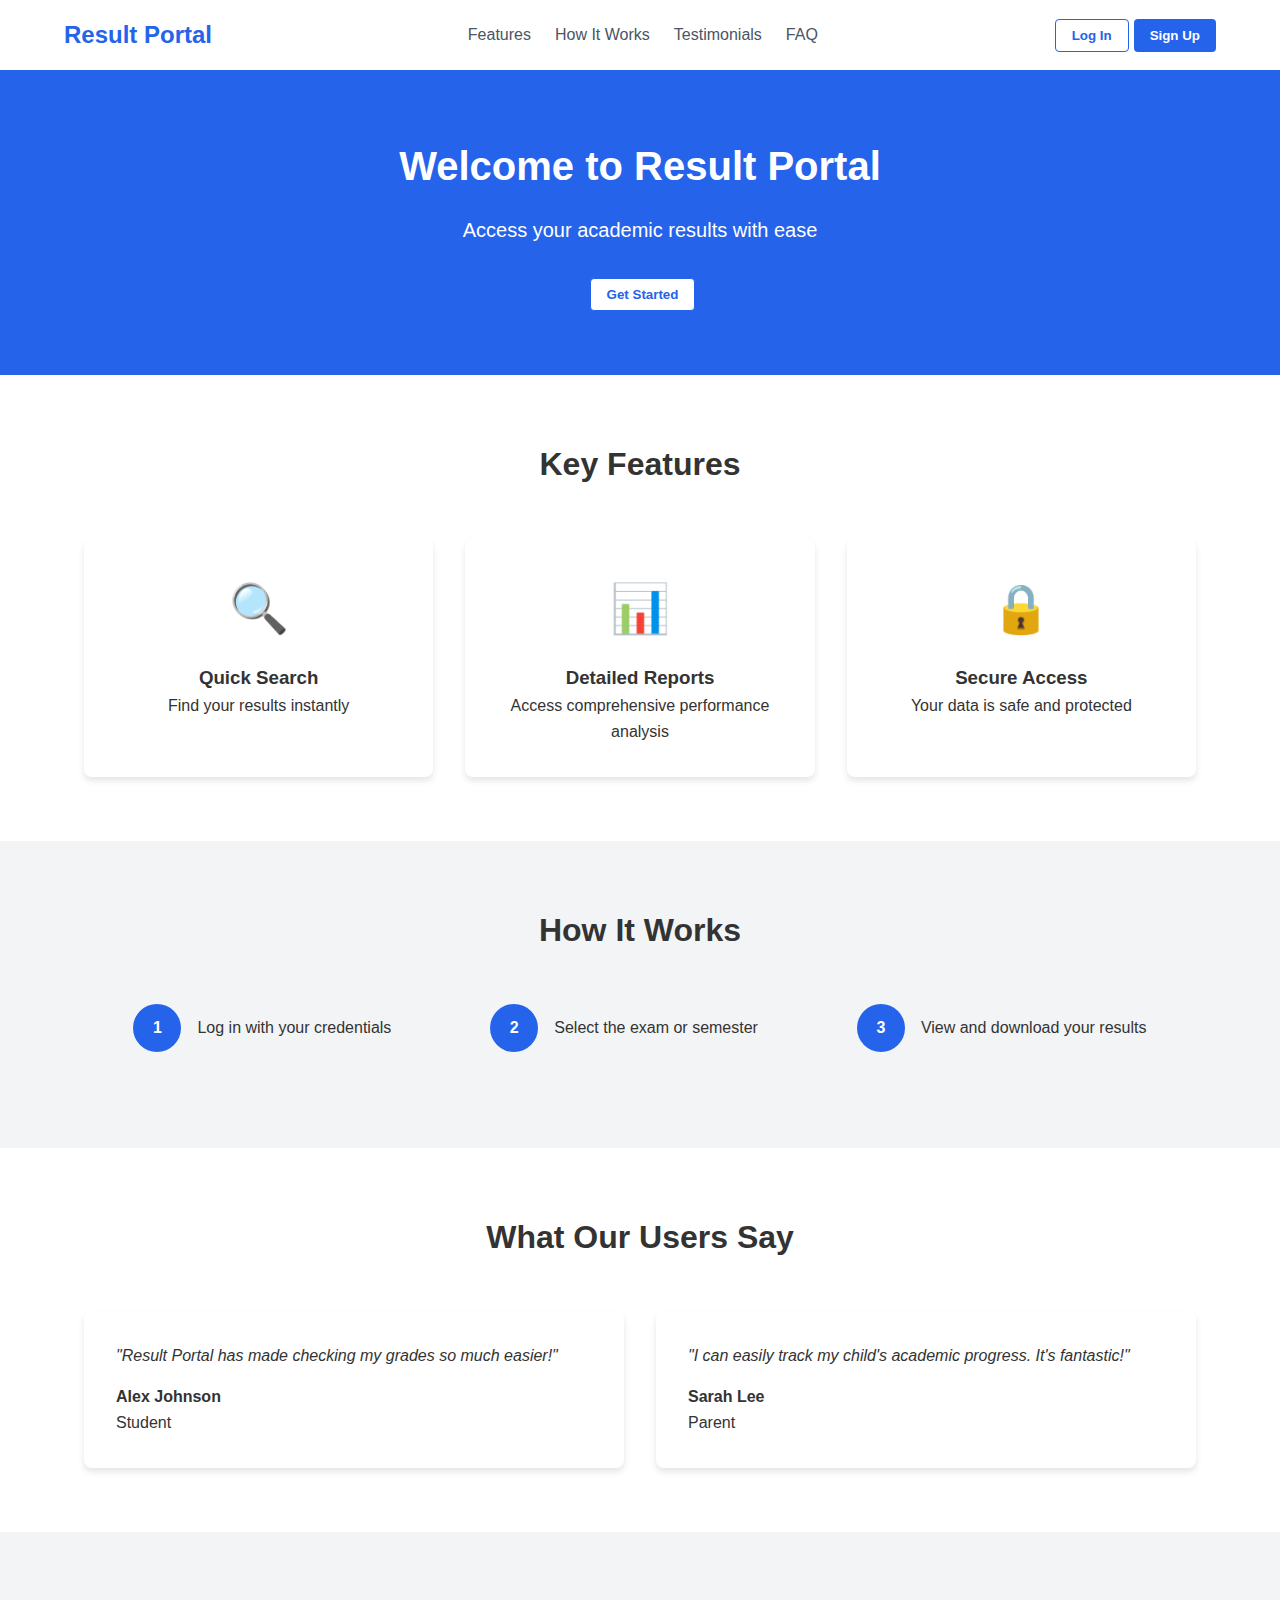
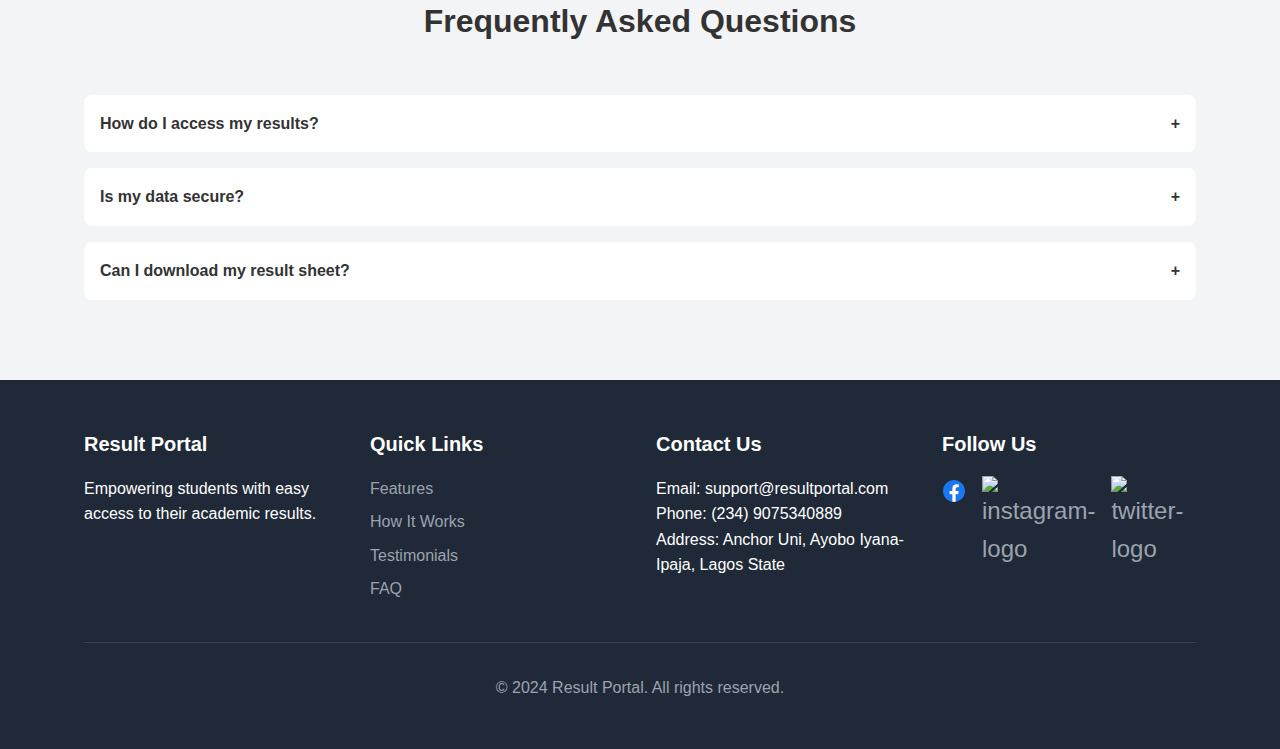
==== index.html @ c3c97888 "first commit" ====
<!DOCTYPE html>
<html lang="en">
<head>
    <meta charset="UTF-8">
    <meta name="viewport" content="width=device-width, initial-scale=1.0">
    <title>Result Portal</title>
    <link rel="stylesheet" href="styles.css">
</head>
<body>
    <nav>
        <div class="container nav-container">
            <a href="#" class="logo">Result Portal</a>
            <ul class="nav-links">
                <li><a href="#features">Features</a></li>
                <li><a href="#how-it-works">How It Works</a></li>
                <li><a href="#testimonials">Testimonials</a></li>
                <li><a href="#faq">FAQ</a></li>
            </ul>
            <div class="nav-buttons">
                <button class="btn btn-outline">Log In</button>
                <button class="btn btn-primary">Sign Up</button>
            </div>
            <div class="menu-icon">☰</div>
        </div>
    </nav>

    <header class="hero">
        <div class="container">
            <h1>Welcome to Result Portal</h1>
            <p>Access your academic results with ease</p>
            <button class="btn btn-outline">Get Started</button>
        </div>
    </header>

    <main>
        <section id="features" class="features">
            <div class="container">
                <h2 class="section-title">Key Features</h2>
                <div class="features-grid">
                    <div class="feature-card">
                        <div class="feature-icon">🔍</div>
                        <h3>Quick Search</h3>
                        <p>Find your results instantly</p>
                    </div>
                    <div class="feature-card">
                        <div class="feature-icon">📊</div>
                        <h3>Detailed Reports</h3>
                        <p>Access comprehensive performance analysis</p>
                    </div>
                    <div class="feature-card">
                        <div class="feature-icon">🔒</div>
                        <h3>Secure Access</h3>
                        <p>Your data is safe and protected</p>
                    </div>
                </div>
            </div>
        </section>

        <section id="how-it-works" class="how-it-works">
            <div class="container">
                <h2 class="section-title">How It Works</h2>
                <div class="steps">
                    <div class="step">
                        <div class="step-number">1</div>
                        <p>Log in with your credentials</p>
                    </div>
                    <div class="step">
                        <div class="step-number">2</div>
                        <p>Select the exam or semester</p>
                    </div>
                    <div class="step">
                        <div class="step-number">3</div>
                        <p>View and download your results</p>
                    </div>
                </div>
            </div>
        </section>

        <section id="testimonials" class="testimonials">
            <div class="container">
                <h2 class="section-title">What Our Users Say</h2>
                <div class="testimonial-grid">
                    <div class="testimonial-card">
                        <p class="testimonial-text">"Result Portal has made checking my grades so much easier!"</p>
                        <p><strong>Alex Johnson</strong></p>
                        <p>Student</p>
                    </div>
                    <div class="testimonial-card">
                        <p class="testimonial-text">"I can easily track my child's academic progress. It's fantastic!"</p>
                        <p><strong>Sarah Lee</strong></p>
                        <p>Parent</p>
                    </div>
                </div>
            </div>
        </section>

        <section id="faq" class="faq">
            <div class="container">
                <h2 class="section-title">Frequently Asked Questions</h2>
                <div class="faq-list">
                    <div class="faq-item">
                        <div class="faq-question">
                            How do I access my results?
                            <span class="faq-toggle">+</span>
                        </div>
                        <div class="faq-answer">
                            Log in with your student ID and password, then navigate to the 'Results' section.
                        </div>
                    </div>
                    <div class="faq-item">
                        <div class="faq-question">
                            Is my data secure?
                            <span class="faq-toggle">+</span>
                        </div>
                        <div class="faq-answer">
                            Yes, we use industry-standard encryption to protect all user data.
                        </div>
                    </div>
                    <div class="faq-item">
                        <div class="faq-question">
                            Can I download my result sheet?
                            <span class="faq-toggle">+</span>
                        </div>
                        <div class="faq-answer">
                            You can download your results in PDF format for offline access.
                        </div>
                    </div>
                </div>
            </div>
        </section>
    </main>

    <footer>
        <div class="container">
            <div class="footer-grid">
                <div class="footer-section">
                    <h3>Result Portal</h3>
                    <p>Empowering students with easy access to their academic results.</p>
                </div>
                <div class="footer-section">
                    <h3>Quick Links</h3>
                    <div class="footer-links">
                        <a href="#features">Features</a>
                        <a href="#how-it-works">How It Works</a>
                        <a href="#testimonials">Testimonials</a>
                        <a href="#faq">FAQ</a>
                    </div>
                </div>
                <div class="footer-section">
                    <h3>Contact Us</h3>
                    <p>Email: support@resultportal.com</p>
                    <p>Phone: (234) 9075340889</p>
                    <p>Address: Anchor Uni, Ayobo Iyana-Ipaja, Lagos State</p>
                </div>
                <div class="footer-section">
                    <h3>Follow Us</h3>
                    <div class="social-icons">
                        <a href="#" class="social-icon"><img src="images/facebook.svg" alt="facebook-logo"></a>
                        <a href="#" class="social-icon"><img src="images/instagram.svg" alt="instagram-logo"></a>
                        <a href="#" class="social-icon"><img src="images/twitter(1).svg" alt="twitter-logo"></a>
                    </div>
                </div>
            </div>
            <div class="footer-bottom">
                <p>&copy; 2024 Result Portal. All rights reserved.</p>
            </div>
        </div>
    </footer>

    <script>
        // Simple JavaScript for FAQ toggle
        document.querySelectorAll('.faq-question').forEach(question => {
            question.addEventListener('click', () => {
                const answer = question.nextElementSibling;
                const toggle = question.querySelector('.faq-toggle');
                answer.style.display = answer.style.display === 'block' ? 'none' : 'block';
                toggle.textContent = toggle.textContent === '+' ? '-' : '+';
            });
        });
    </script>
</body>
</html>
---- styles.css ----
/* Reset and base styles */
        * {
            margin: 0;
            padding: 0;
            box-sizing: border-box;
        }
        body {
            font-family: Arial, sans-serif;
            line-height: 1.6;
            color: #333;
        }
        .container {
            width: 90%;
            max-width: 1200px;
            margin: 0 auto;
            padding: 0 20px;
        }
        a {
            text-decoration: none;
            color: inherit;
        }
        ul {
            list-style: none;
        }

        /* Navigation */
        nav {
            background-color: #fff;
            box-shadow: 0 2px 4px rgba(0,0,0,0.1);
        }
        .nav-container {
            display: flex;
            justify-content: space-between;
            align-items: center;
            padding: 1rem 0;
        }
        .logo {
            font-size: 1.5rem;
            font-weight: bold;
            color: #2563eb;
        }
        .nav-links {
            display: none;
        }
        .nav-links a {
            margin-left: 1.5rem;
            color: #4b5563;
        }
        .nav-links a:hover {
            color: #2563eb;
        }
        .nav-buttons {
            display: block;
        }
        .btn {
            padding: 0.5rem 1rem;
            border-radius: 0.25rem;
            margin-left: 5px;
            font-weight: bold;
            cursor: pointer;
        }
        .btn-outline {
            border: 1px solid #2563eb;
            color: #2563eb;
            background-color: white;
        }
        .btn-outline:hover {
            border: 1px solid white;
            background-color: #2563eb;
            color: #fff;
         }
        .btn-primary {
            background-color: #2563eb;
            color: #fff;
            border: none;
        }
        .btn-primary:hover {
            background-color: white;
            border: 1px solid #2563eb;
            color: #2563eb;
        }
        .menu-icon {
            font-size: 1.5rem;
            cursor: pointer;
        }

        /* Hero Section */
        .hero {
            background-color: #2563eb;
            color: #fff;
            padding: 4rem 0;
            text-align: center;
        }
        .hero h1 {
            font-size: 2.5rem;
            margin-bottom: 1rem;
        }
        .hero p {
            font-size: 1.25rem;
            margin-bottom: 2rem;
        }

        /* Features Section */
        .features {
            padding: 4rem 0;
        }
        .section-title {
            font-size: 2rem;
            text-align: center;
            margin-bottom: 3rem;
        }
        .features-grid {
            display: grid;
            grid-template-columns: 1fr;
            gap: 2rem;
        }
        .feature-card {
            background-color: #fff;
            border-radius: 0.5rem;
            box-shadow: 0 4px 6px rgba(0,0,0,0.1);
            padding: 2rem;
            text-align: center;
        }
        .feature-icon {
            font-size: 3rem;
            margin-bottom: 1rem;
            color: #2563eb;
        }

        /* How It Works Section */
        .how-it-works {
            background-color: #f3f4f6;
            padding: 4rem 0;
        }
        .steps {
            display: flex;
            flex-direction: column;
            align-items: center;
        }
        .step {
            display: flex;
            align-items: center;
            margin-bottom: 2rem;
        }
        .step-number {
            background-color: #2563eb;
            color: #fff;
            width: 3rem;
            height: 3rem;
            border-radius: 50%;
            display: flex;
            justify-content: center;
            align-items: center;
            font-weight: bold;
            margin-right: 1rem;
        }

        /* Testimonials Section */
        .testimonials {
            padding: 4rem 0;
        }
        .testimonial-grid {
            display: grid;
            grid-template-columns: 1fr;
            gap: 2rem;
        }
        .testimonial-card {
            background-color: #fff;
            border-radius: 0.5rem;
            box-shadow: 0 4px 6px rgba(0,0,0,0.1);
            padding: 2rem;
        }
        .testimonial-text {
            font-style: italic;
            margin-bottom: 1rem;
        }

        /* FAQ Section */
        .faq {
            background-color: #f3f4f6;
            padding: 4rem 0;
        }
        .faq-item {
            background-color: #fff;
            border-radius: 0.5rem;
            margin-bottom: 1rem;
            overflow: hidden;
        }
        .faq-question {
            padding: 1rem;
            cursor: pointer;
            font-weight: bold;
            display: flex;
            justify-content: space-between;
            align-items: center;
        }
        .faq-answer {
            padding: 0 1rem 1rem;
            display: none;
        }

        /* Footer */
        footer {
            background-color: #1f2937;
            color: #fff;
            padding: 3rem 0;
        }
        .footer-grid {
            display: grid;
            grid-template-columns: 1fr;
            gap: 2rem;
        }
        .footer-section h3 {
            font-size: 1.25rem;
            margin-bottom: 1rem;
        }
        .footer-links a {
            display: block;
            margin-bottom: 0.5rem;
            color: #9ca3af;
        }
        .footer-links a:hover {
            color: #fff;
        }
        .social-icons {
            display: flex;
            gap: 1rem;
        }
        .social-icon {
            color: #9ca3af;
            font-size: 1.5rem;
        }
        .social-icon:hover {
            color: #fff;
        }
        .footer-bottom {
            text-align: center;
            margin-top: 2rem;
            padding-top: 2rem;
            border-top: 1px solid #374151;
            color: #9ca3af;
        }

        /* Responsive Design */
        @media (min-width: 768px) {
            .nav-links, .nav-buttons {
                display: flex;
            }
            .menu-icon {
                display: none;
            }
            .features-grid, .testimonial-grid {
                grid-template-columns: repeat(2, 1fr);
            }
            .steps {
                flex-direction: row;
                justify-content: space-around;
            }
            .footer-grid {
                grid-template-columns: repeat(2, 1fr);
            }
        }

        @media (min-width: 1024px) {
            .features-grid {
                grid-template-columns: repeat(3, 1fr);
            }
            .footer-grid {
                grid-template-columns: repeat(4, 1fr);
            }
        }
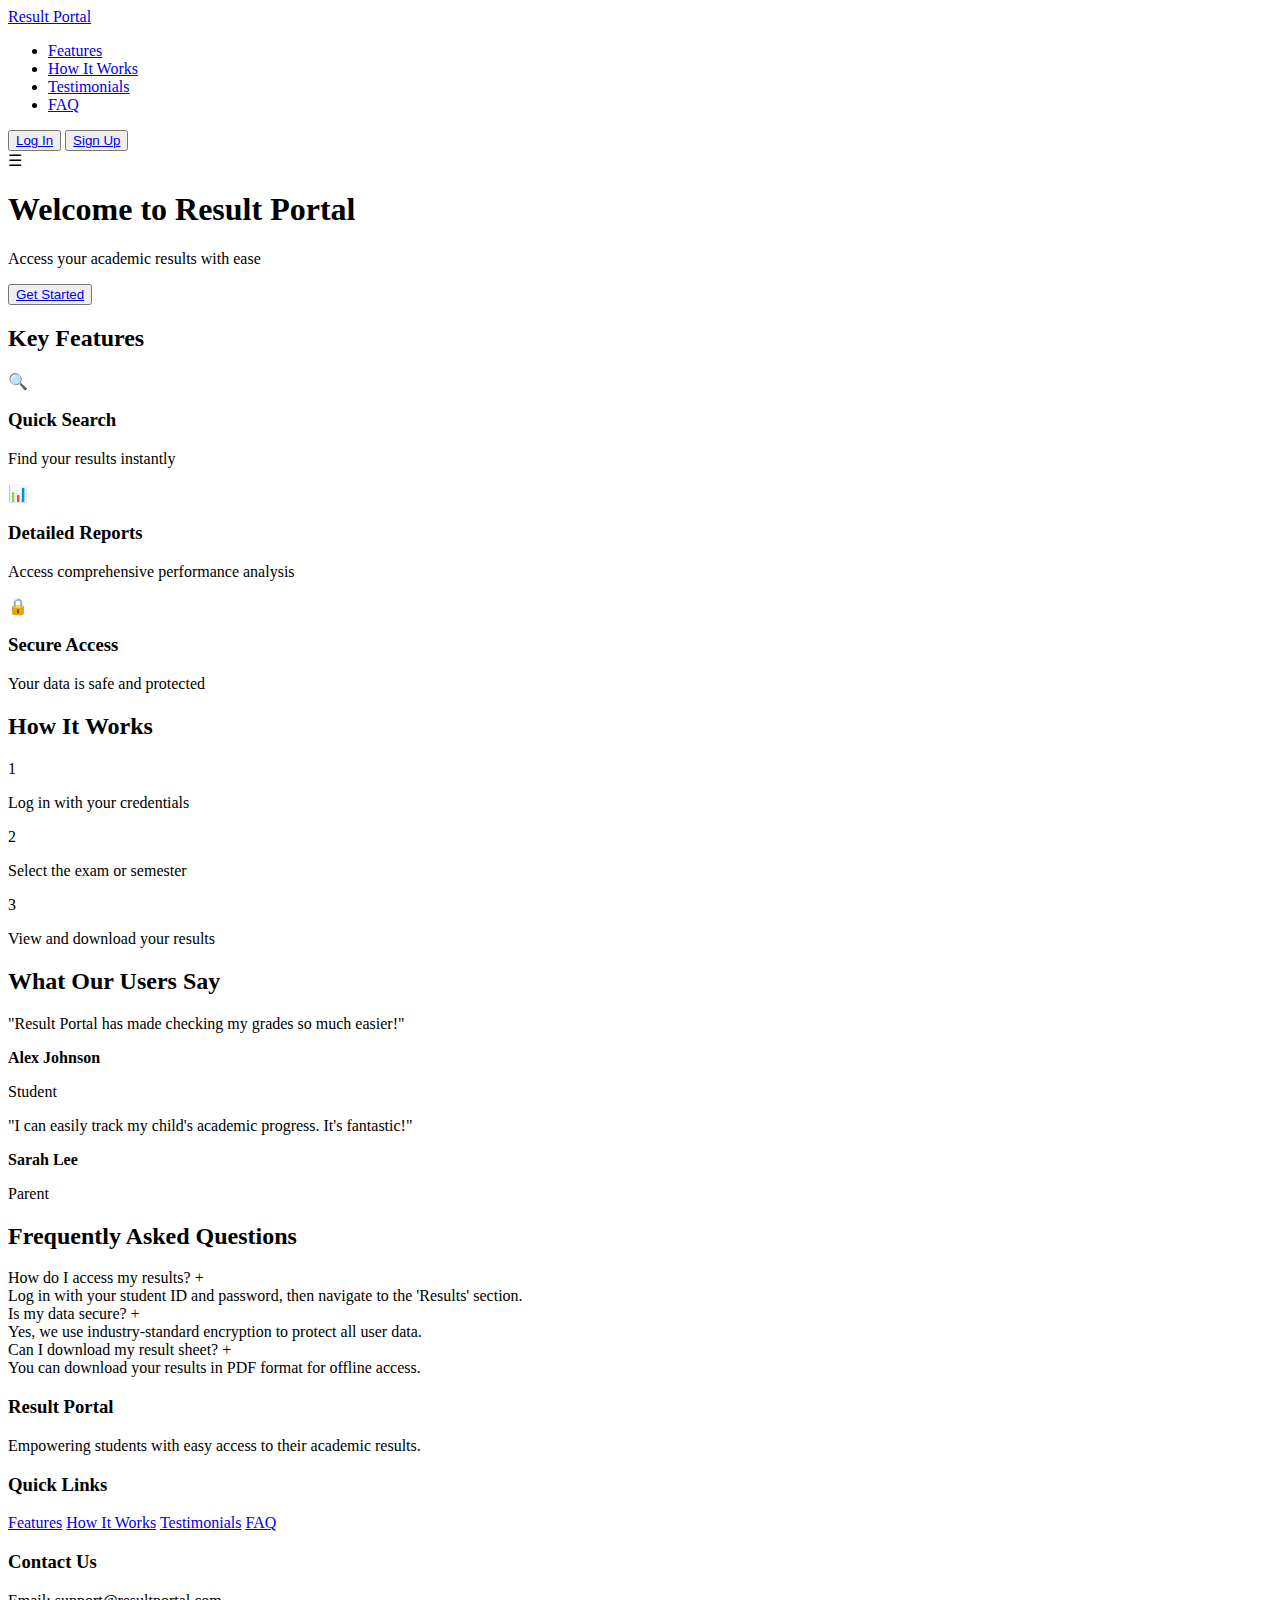
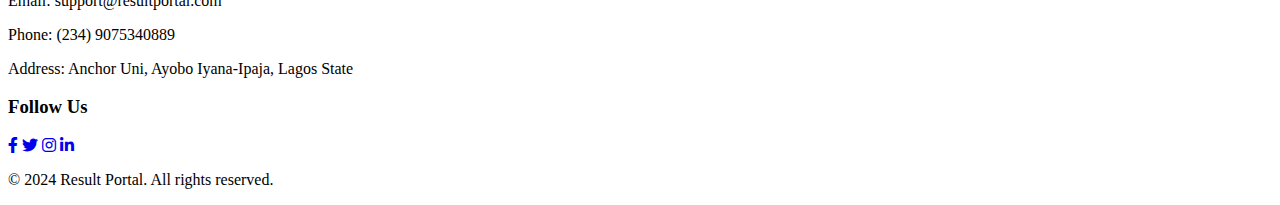
==== commit ce726e0b: "Icon Fixed" ====
--- a/index.html
+++ b/index.html
@@ -4,7 +4,8 @@
     <meta charset="UTF-8">
     <meta name="viewport" content="width=device-width, initial-scale=1.0">
     <title>Result Portal</title>
-    <link rel="stylesheet" href="styles.css">
+    <link rel="stylesheet" href="css/styles.css">
+    <link rel="stylesheet" href="https://cdnjs.cloudflare.com/ajax/libs/font-awesome/6.0.0-beta3/css/all.min.css">
 </head>
 <body>
     <nav>
@@ -17,8 +18,8 @@
                 <li><a href="#faq">FAQ</a></li>
             </ul>
             <div class="nav-buttons">
-                <button class="btn btn-outline">Log In</button>
-                <button class="btn btn-primary">Sign Up</button>
+                <button class="btn btn-outline" href="login.html"><a href="login.html">Log In</a></button>
+                <button class="btn btn-primary" ><a href="signup.html">Sign Up</a></button>
             </div>
             <div class="menu-icon">☰</div>
         </div>
@@ -28,7 +29,7 @@
         <div class="container">
             <h1>Welcome to Result Portal</h1>
             <p>Access your academic results with ease</p>
-            <button class="btn btn-outline">Get Started</button>
+            <button class="btn btn-outline"><a href="signup.html">Get Started</a></button>
         </div>
     </header>
 
@@ -155,9 +156,10 @@
                 <div class="footer-section">
                     <h3>Follow Us</h3>
                     <div class="social-icons">
-                        <a href="#" class="social-icon"><img src="images/facebook.svg" alt="facebook-logo"></a>
-                        <a href="#" class="social-icon"><img src="images/instagram.svg" alt="instagram-logo"></a>
-                        <a href="#" class="social-icon"><img src="images/twitter(1).svg" alt="twitter-logo"></a>
+                        <a href="#" class="social-icon" title="Facebook"><i class="fab fa-facebook-f"></i></a>
+                        <a href="#" class="social-icon" title="Twitter"><i class="fab fa-twitter"></i></a>
+                        <a href="#" class="social-icon" title="Instagram"><i class="fab fa-instagram"></i></a>
+                        <a href="#" class="social-icon" title="LinkedIn"><i class="fab fa-linkedin-in"></i></a>
                     </div>
                 </div>
             </div>
